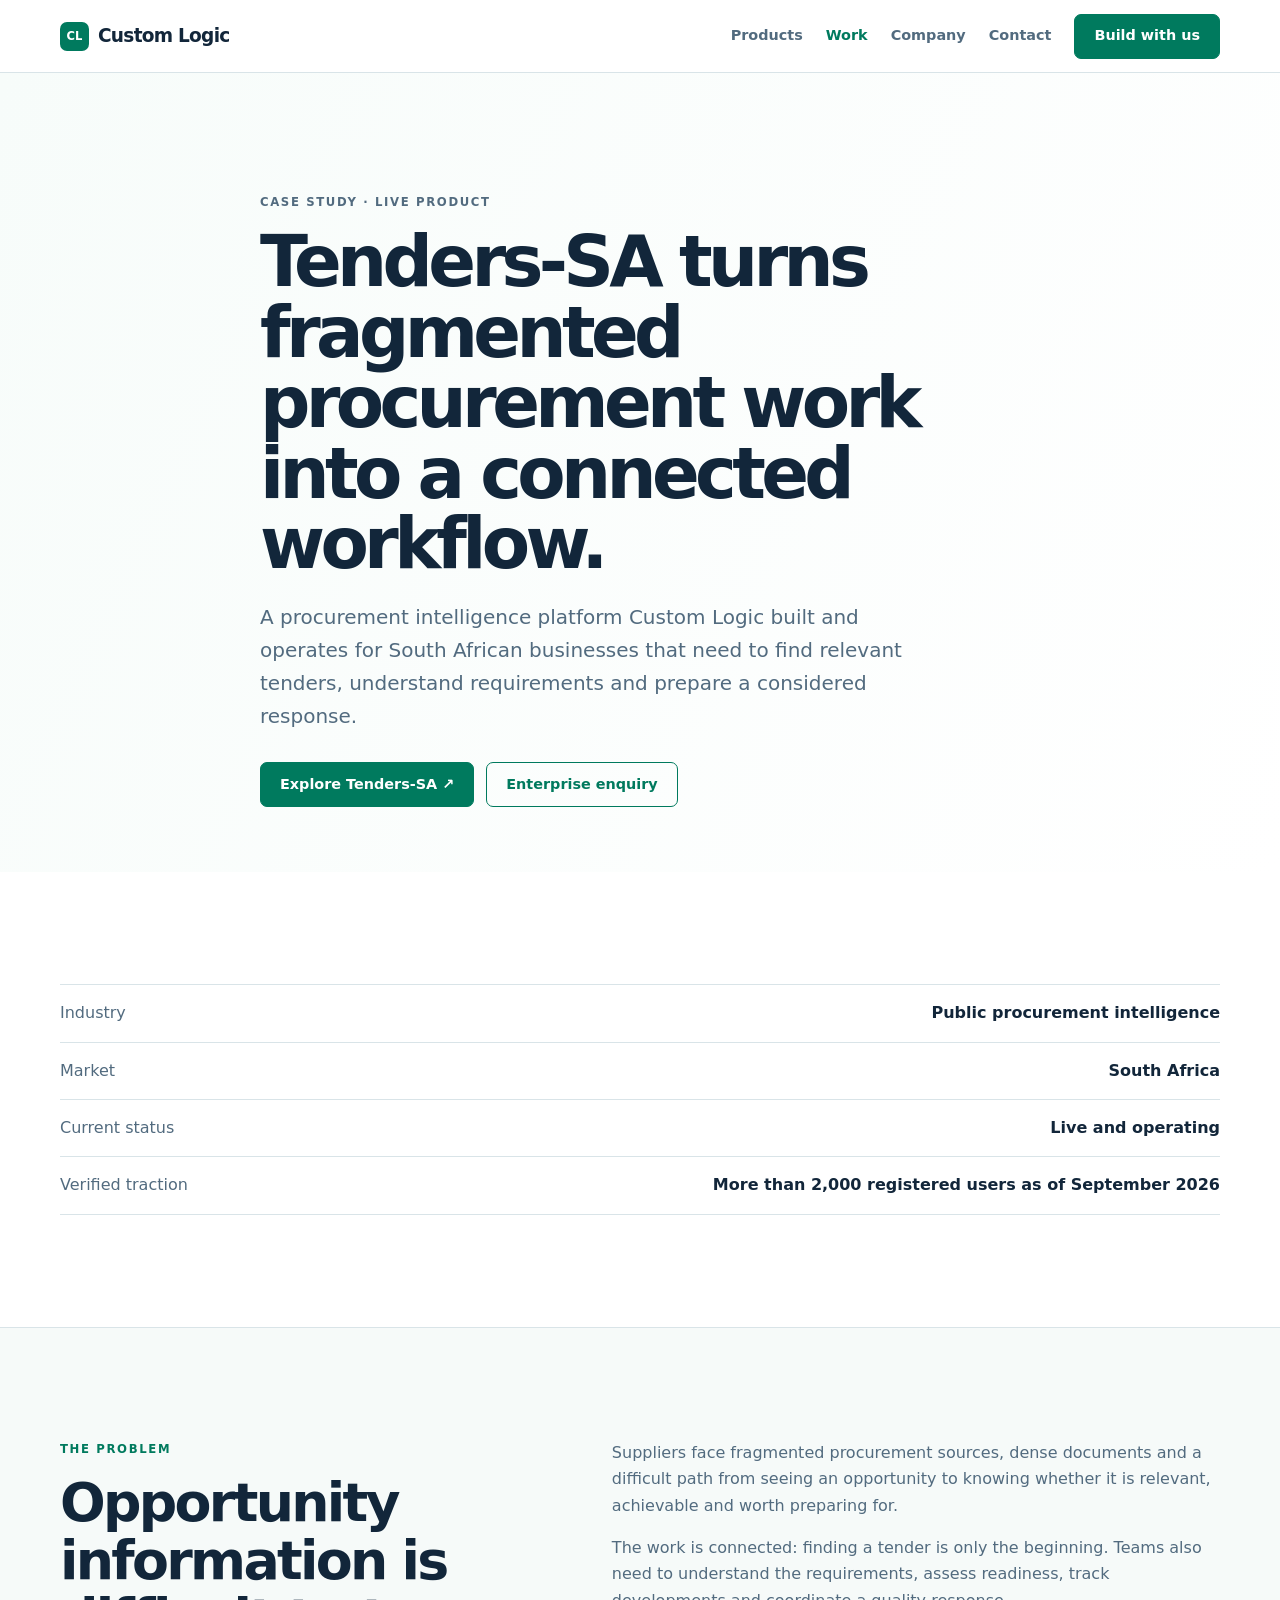
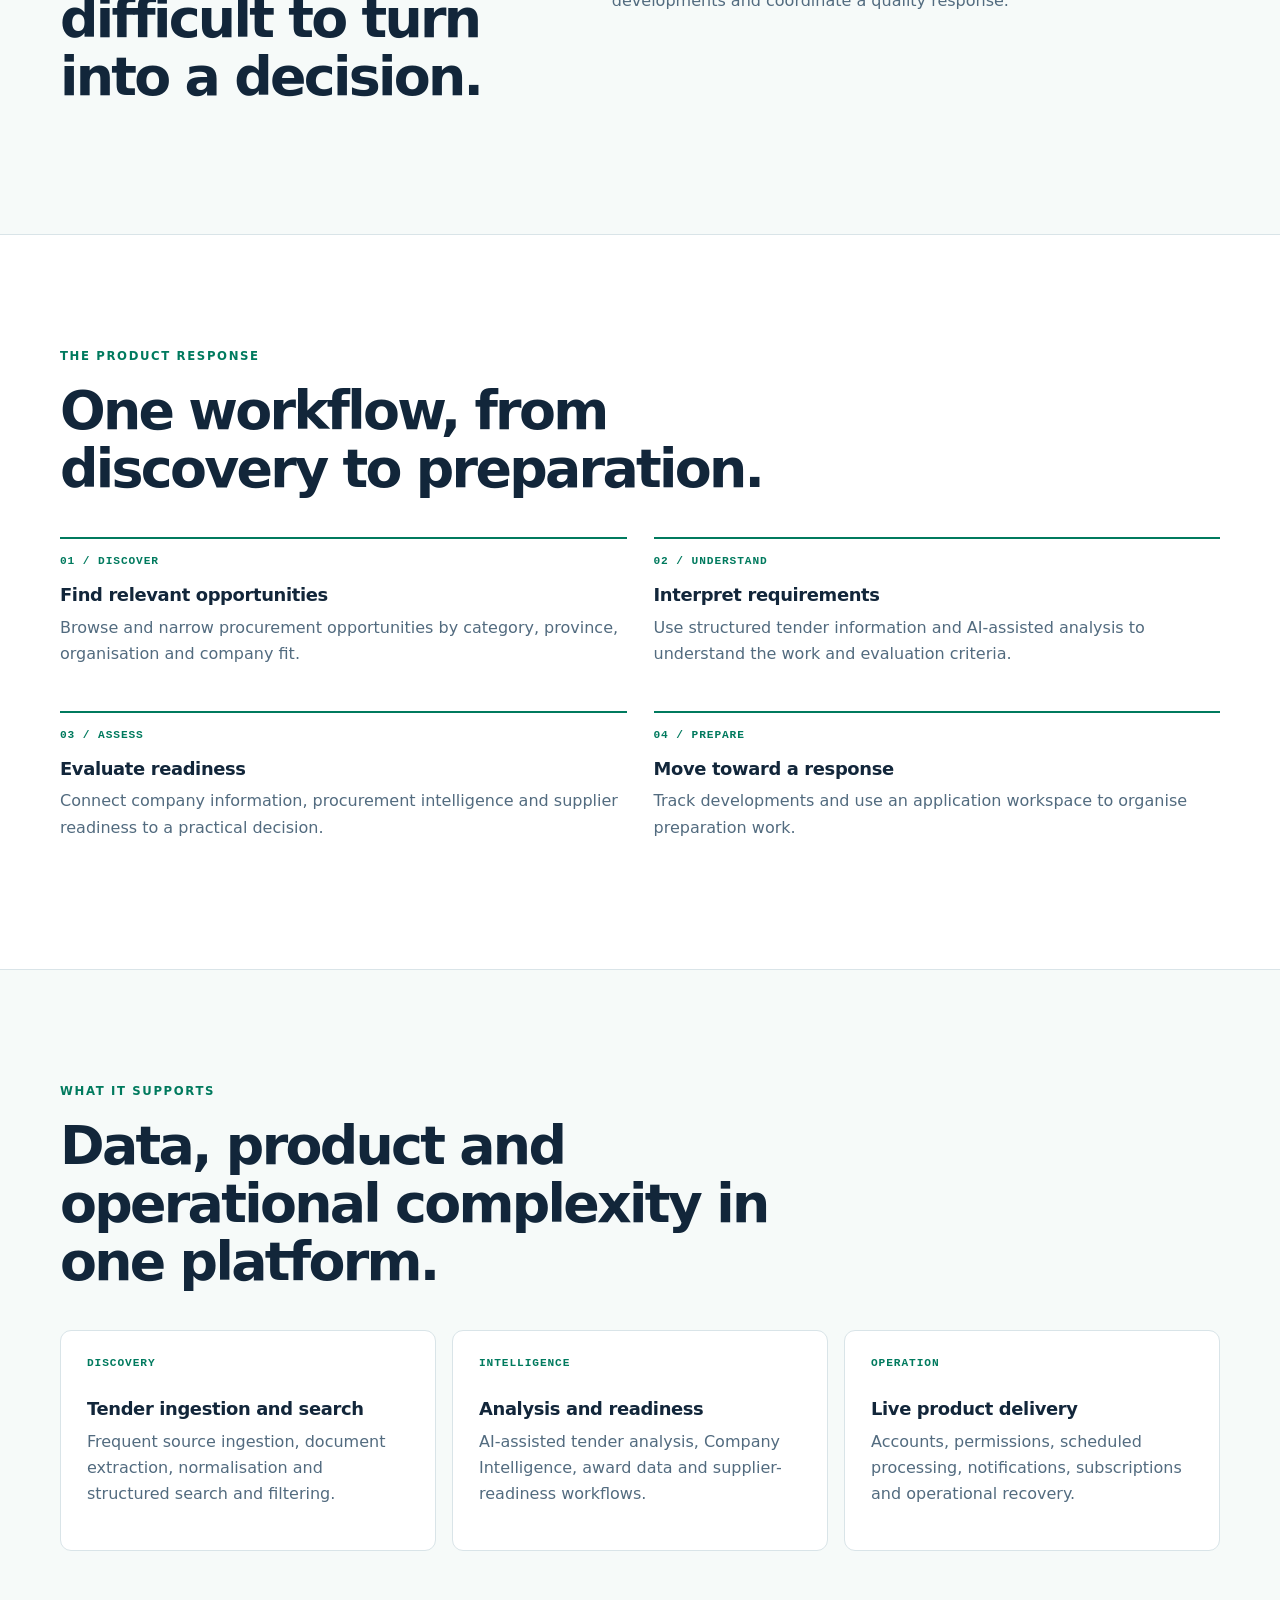
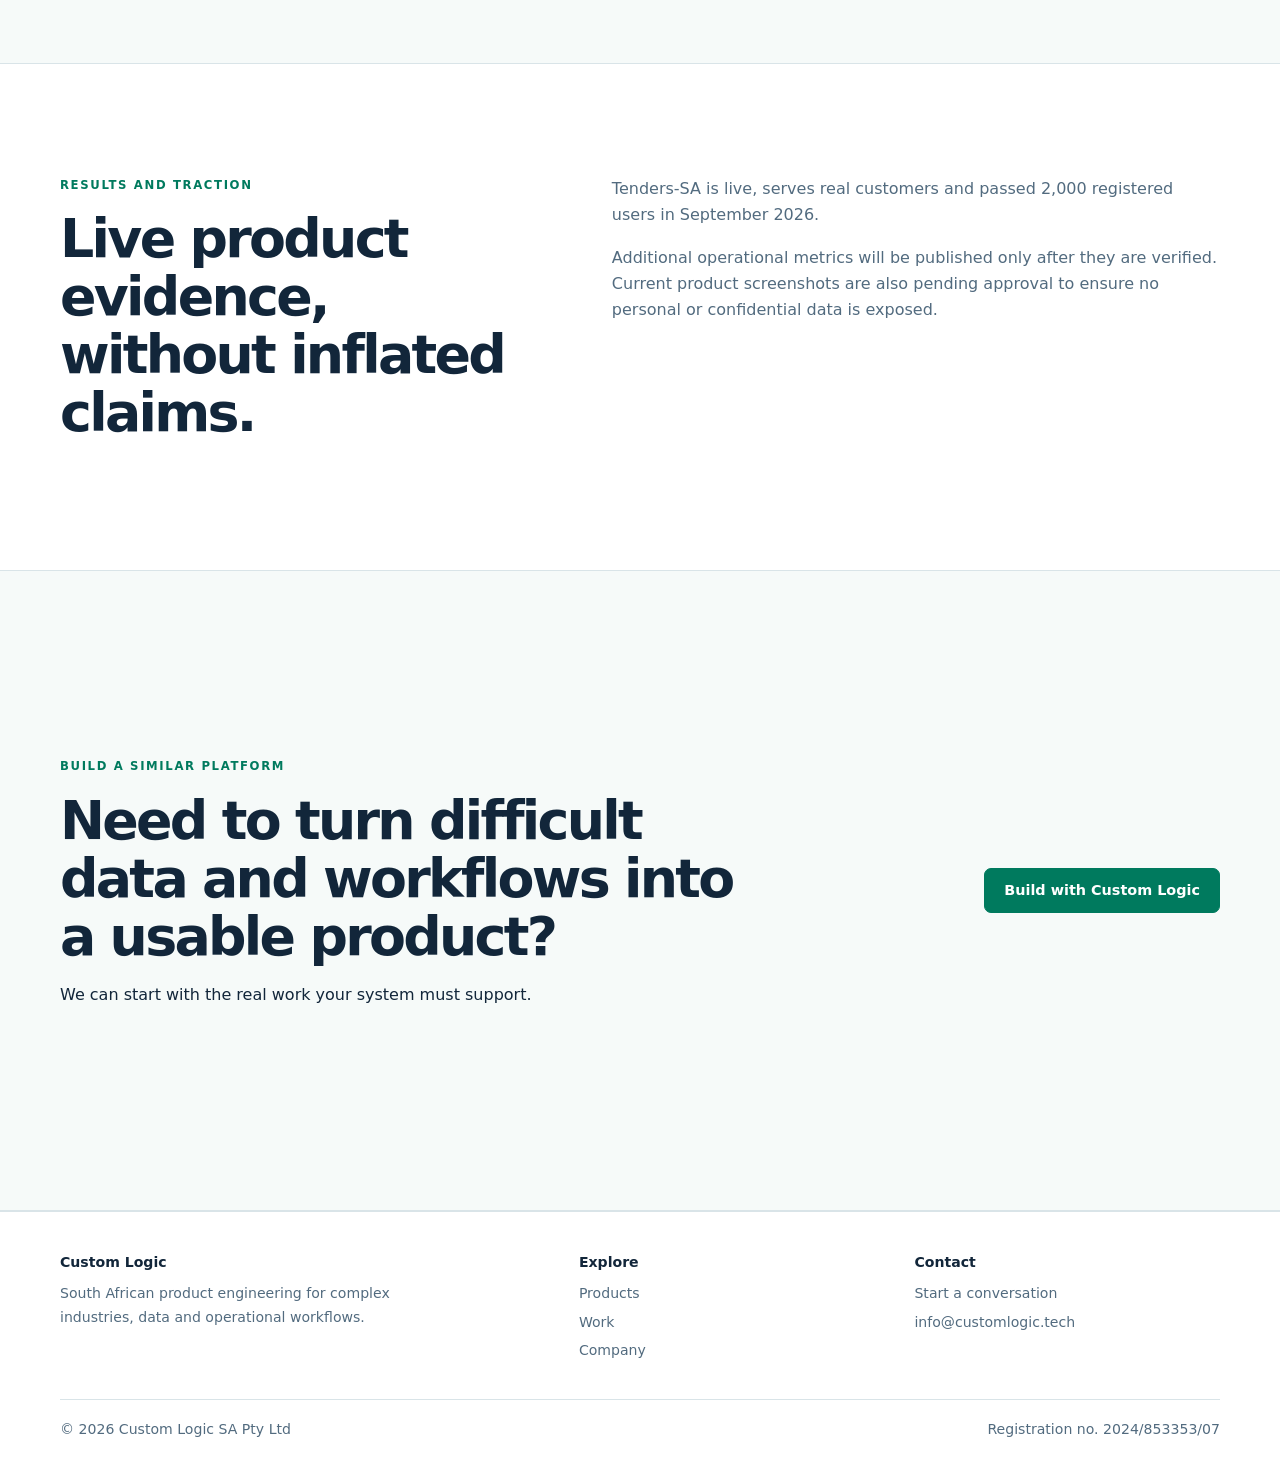
==== work/tenders-sa/index.html @ 1d9e3c1a "expand Custom Logic corporate website" ====
<!doctype html><html lang="en"><head><meta charset="utf-8"><meta name="viewport" content="width=device-width,initial-scale=1"><meta name="description" content="How Custom Logic built and operates Tenders-SA, a live procurement intelligence platform for South African suppliers."><link rel="canonical" href="https://customlogic.tech/work/tenders-sa/"><title>Tenders-SA case study | Custom Logic</title><link rel="stylesheet" href="/site.css"></head><body><a class="skip-link" href="#main">Skip to content</a><header class="site-header"><div class="wrap nav"><a class="brand" href="/"><span class="brand-mark">CL</span>Custom Logic</a><button class="menu-button" type="button" data-menu-button aria-controls="primary-navigation" aria-expanded="false">Menu</button><nav id="primary-navigation" class="nav-links" data-menu data-open="false" aria-label="Primary navigation"><a href="/products/">Products</a><a aria-current="page" href="/work/">Work</a><a href="/company/">Company</a><a href="/contact/">Contact</a><a class="button" href="/contact/?intent=build-product">Build with us</a></nav></div></header><main id="main"><section class="page-hero"><div class="wrap page-intro"><p class="eyebrow">Case study · Live product</p><h1>Tenders-SA turns fragmented procurement work into a connected workflow.</h1><p class="lead">A procurement intelligence platform Custom Logic built and operates for South African businesses that need to find relevant tenders, understand requirements and prepare a considered response.</p><div class="actions"><a class="button" href="https://www.tenders-sa.org/" rel="noopener">Explore Tenders-SA ↗</a><a class="button secondary" href="/contact/?intent=enterprise-tenders">Enterprise enquiry</a></div></div></section><section class="section"><div class="wrap company-facts"><div><span>Industry</span><strong>Public procurement intelligence</strong></div><div><span>Market</span><strong>South Africa</strong></div><div><span>Current status</span><strong>Live and operating</strong></div><div><span>Verified traction</span><strong>More than 2,000 registered users as of September 2026</strong></div></div></section><section class="section section-muted"><div class="wrap story"><div><p class="eyebrow">The problem</p><h2>Opportunity information is difficult to turn into a decision.</h2></div><div class="story-copy"><p>Suppliers face fragmented procurement sources, dense documents and a difficult path from seeing an opportunity to knowing whether it is relevant, achievable and worth preparing for.</p><p>The work is connected: finding a tender is only the beginning. Teams also need to understand the requirements, assess readiness, track developments and coordinate a quality response.</p></div></div></section><section class="section"><div class="wrap"><div class="section-heading"><p class="eyebrow">The product response</p><h2>One workflow, from discovery to preparation.</h2></div><div class="steps"><article class="step"><span class="step-num">01 / DISCOVER</span><h3>Find relevant opportunities</h3><p>Browse and narrow procurement opportunities by category, province, organisation and company fit.</p></article><article class="step"><span class="step-num">02 / UNDERSTAND</span><h3>Interpret requirements</h3><p>Use structured tender information and AI-assisted analysis to understand the work and evaluation criteria.</p></article><article class="step"><span class="step-num">03 / ASSESS</span><h3>Evaluate readiness</h3><p>Connect company information, procurement intelligence and supplier readiness to a practical decision.</p></article><article class="step"><span class="step-num">04 / PREPARE</span><h3>Move toward a response</h3><p>Track developments and use an application workspace to organise preparation work.</p></article></div></div></section><section class="section section-muted"><div class="wrap"><div class="section-heading"><p class="eyebrow">What it supports</p><h2>Data, product and operational complexity in one platform.</h2></div><div class="card-grid"><article class="card"><span class="card-tag">DISCOVERY</span><h3>Tender ingestion and search</h3><p>Frequent source ingestion, document extraction, normalisation and structured search and filtering.</p></article><article class="card"><span class="card-tag">INTELLIGENCE</span><h3>Analysis and readiness</h3><p>AI-assisted tender analysis, Company Intelligence, award data and supplier-readiness workflows.</p></article><article class="card"><span class="card-tag">OPERATION</span><h3>Live product delivery</h3><p>Accounts, permissions, scheduled processing, notifications, subscriptions and operational recovery.</p></article></div></div></section><section class="section"><div class="wrap story"><div><p class="eyebrow">Results and traction</p><h2>Live product evidence, without inflated claims.</h2></div><div class="story-copy"><p>Tenders-SA is live, serves real customers and passed 2,000 registered users in September 2026.</p><p>Additional operational metrics will be published only after they are verified. Current product screenshots are also pending approval to ensure no personal or confidential data is exposed.</p></div></div></section><section class="section section-muted"><div class="wrap cta"><div class="cta-copy"><p class="eyebrow">Build a similar platform</p><h2>Need to turn difficult data and workflows into a usable product?</h2><p>We can start with the real work your system must support.</p></div><a class="button" href="/contact/?intent=build-product">Build with Custom Logic</a></div></section></main><footer><div class="wrap footer-grid"><div><span class="footer-title">Custom Logic</span><p>South African product engineering for complex industries, data and operational workflows.</p></div><div><span class="footer-title">Explore</span><a href="/products/">Products</a><a href="/work/">Work</a><a href="/company/">Company</a></div><div><span class="footer-title">Contact</span><a href="/contact/">Start a conversation</a><a href="mailto:info@customlogic.tech">info@customlogic.tech</a></div></div><div class="wrap footer-bottom"><span>© 2026 Custom Logic SA Pty Ltd</span><span>Registration no. 2024/853353/07</span></div></footer><script src="/site.js"></script></body></html>
---- site.css ----
:root{--ink:#12263a;--ink-soft:#203b53;--muted:#526b7f;--line:#d9e4e8;--paper:#f6faf9;--teal:#007a5e;--teal-dark:#005a45;--amber:#ffb81c;--coral:#f4774b;--white:#fff;--radius:14px}*{box-sizing:border-box}html{scroll-behavior:smooth}body{margin:0;background:#fff;color:var(--ink);font:16px/1.65 Inter,ui-sans-serif,system-ui,-apple-system,"Segoe UI",sans-serif}a{color:inherit}.wrap{width:min(1160px,calc(100% - 40px));margin:auto}.skip-link{position:absolute;z-index:50;left:1rem;top:-4rem;padding:.6rem 1rem;background:var(--ink);color:#fff}.skip-link:focus{top:1rem}.site-header{position:sticky;z-index:20;top:0;border-bottom:1px solid var(--line);background:rgba(255,255,255,.96);backdrop-filter:blur(12px)}.nav{min-height:72px;display:flex;align-items:center;justify-content:space-between;gap:20px}.brand{display:flex;align-items:center;gap:9px;text-decoration:none;font-weight:800;font-size:1.16rem;letter-spacing:-.04em}.brand-mark{display:grid;place-items:center;width:29px;height:29px;border-radius:7px;background:var(--teal);color:#fff;font-size:.72rem;letter-spacing:0}.nav-links{display:flex;align-items:center;gap:23px}.nav-links a{color:var(--muted);text-decoration:none;font-weight:700;font-size:.9rem}.nav-links a:hover,.nav-links a[aria-current=page]{color:var(--teal)}.button{display:inline-flex;min-height:45px;align-items:center;justify-content:center;padding:0 19px;border:1px solid var(--teal);border-radius:7px;background:var(--teal);color:#fff!important;font-size:.9rem;font-weight:800;text-decoration:none;transition:.18s}.button:hover{background:var(--teal-dark);transform:translateY(-1px)}.button.secondary{background:transparent;color:var(--teal)!important}.button.secondary:hover{background:#edf8f4}.menu-button{display:none;min-width:44px;min-height:44px;border:1px solid var(--line);border-radius:7px;background:#fff;color:var(--ink);font:700 .85rem/1 inherit}.section{padding:clamp(68px,9vw,112px) 0}.section-muted{border-block:1px solid var(--line);background:var(--paper)}.eyebrow{margin:0 0 15px;color:var(--teal);font-size:.73rem;font-weight:850;letter-spacing:.14em;text-transform:uppercase}h1,h2,h3,p{margin-top:0}h1{max-width:760px;margin-bottom:22px;font-size:clamp(3rem,6vw,5.7rem);line-height:1;letter-spacing:-.066em}h2{margin-bottom:16px;font-size:clamp(2.1rem,4.2vw,3.5rem);line-height:1.08;letter-spacing:-.05em}h3{margin-bottom:8px;font-size:1.12rem;line-height:1.28;letter-spacing:-.02em}.lead{max-width:670px;margin-bottom:29px;color:var(--muted);font-size:clamp(1.08rem,1.75vw,1.25rem)}.actions{display:flex;flex-wrap:wrap;gap:12px}.hero{position:relative;overflow:hidden;padding:clamp(85px,11vw,144px) 0;background:linear-gradient(115deg,#f7fcfa 0%,#fff 55%,#fff7e8)}.hero:after{position:absolute;right:-130px;bottom:-240px;width:570px;height:570px;border:1px solid rgba(244,119,75,.2);border-radius:44%;content:"";transform:rotate(28deg)}.hero-grid{display:grid;grid-template-columns:minmax(0,1fr) minmax(340px,.8fr);gap:clamp(40px,8vw,100px);align-items:center}.signal{display:flex;gap:9px;align-items:center;margin-top:28px;color:var(--muted);font-size:.88rem}.signal:before{width:8px;height:8px;border-radius:50%;background:var(--teal);box-shadow:0 0 0 5px rgba(0,122,94,.11);content:""}.system-map{position:relative;min-height:390px;overflow:hidden;padding:26px;border:1px solid rgba(18,38,58,.2);border-radius:18px;background:#122b41;box-shadow:0 28px 70px rgba(18,38,58,.17);color:#fff}.system-map:before{position:absolute;inset:0;background-image:linear-gradient(rgba(255,255,255,.05) 1px,transparent 1px),linear-gradient(90deg,rgba(255,255,255,.05) 1px,transparent 1px);background-size:34px 34px;content:""}.map-caption,.map-status{position:relative;color:#a9bfcb;font:700 .67rem monospace;letter-spacing:.08em;text-transform:uppercase}.map-status{position:absolute;right:26px;bottom:24px;color:#ffcf52}.map-grid{position:relative;display:grid;grid-template-columns:1fr 1fr;gap:20px;margin-top:76px}.map-card{min-height:104px;padding:18px;border:1px solid rgba(255,255,255,.22);border-radius:10px;background:rgba(13,35,52,.78)}.map-card:nth-child(2){border-color:rgba(0,191,150,.65)}.map-card:nth-child(3){border-color:rgba(255,184,28,.65);transform:translateX(34px)}.map-card strong{display:block;font:.85rem monospace}.map-card span{color:#b4c6d0;font-size:.8rem}.proof{display:grid;grid-template-columns:repeat(4,1fr);border:1px solid var(--line);border-radius:var(--radius);overflow:hidden;background:#fff}.proof-item{padding:24px;border-right:1px solid var(--line)}.proof-item:last-child{border:0}.proof strong{display:block;margin-bottom:4px;font-size:1.15rem}.proof span{color:var(--muted);font-size:.87rem}.section-heading{max-width:720px;margin-bottom:39px}.section-heading>p:last-child,.card p,.story-copy p,.step p,.contact-copy p:not(.eyebrow),.page-intro p{color:var(--muted)}.product-preview,.story,.contact-layout{display:grid;grid-template-columns:.85fr 1.15fr;gap:clamp(36px,8vw,105px);align-items:start}.product-panel{padding:clamp(27px,5vw,48px);border-radius:var(--radius);background:var(--ink);color:#fff}.product-panel p{color:#c7d8df}.product-panel .eyebrow{color:#8ce0c9}.product-meta{display:grid;grid-template-columns:repeat(3,1fr);gap:12px;margin:26px 0}.product-meta div{padding-top:12px;border-top:1px solid rgba(255,255,255,.2)}.product-meta span{display:block;color:#a8beca;font-size:.76rem}.product-meta strong{font-size:.92rem}.link-arrow{color:var(--teal);font-weight:800}.product-panel .link-arrow{color:#ffcf52}.card-grid{display:grid;grid-template-columns:repeat(3,1fr);gap:16px}.card{min-height:210px;padding:26px;border:1px solid var(--line);border-radius:11px;background:#fff}.card-tag{display:block;margin-bottom:29px;color:var(--teal);font:800 .7rem monospace;letter-spacing:.08em}.method{display:grid;grid-template-columns:.75fr 1.25fr;gap:clamp(36px,8vw,100px)}.steps{display:grid;grid-template-columns:repeat(2,1fr);gap:27px}.step{padding-top:16px;border-top:2px solid var(--teal)}.step-num{display:block;margin-bottom:17px;color:var(--teal);font:800 .7rem monospace;letter-spacing:.08em}.company-facts{display:grid;gap:0;border-block:1px solid var(--line)}.company-facts div{display:flex;justify-content:space-between;gap:20px;padding:15px 0;border-bottom:1px solid var(--line)}.company-facts div:last-child{border:0}.company-facts span{color:var(--muted)}.cta{display:flex;align-items:center;justify-content:space-between;gap:30px;padding:clamp(44px,7vw,74px) 0}.cta-copy{max-width:690px}.page-hero{padding:clamp(72px,10vw,120px) 0 65px;background:linear-gradient(115deg,#f7fcfa,#fff)}.page-intro{max-width:760px}.page-intro h1{font-size:clamp(2.8rem,5.5vw,5rem)}.form-shell{max-width:850px;padding:clamp(24px,5vw,48px);border:1px solid var(--line);border-radius:var(--radius);background:#fff}.field-grid{display:grid;grid-template-columns:1fr 1fr;gap:18px}.field{display:grid;gap:6px;margin-bottom:18px}.field.full{grid-column:1/-1}.field label,.field legend{font-weight:750;font-size:.92rem}.field input,.field select,.field textarea{width:100%;padding:11px 12px;border:1px solid #b8c9d1;border-radius:7px;background:#fff;color:var(--ink);font:inherit}.field textarea{min-height:135px;resize:vertical}.field input:focus,.field select:focus,.field textarea:focus{border-color:var(--teal);outline:3px solid rgba(0,122,94,.18)}.help,.error{color:var(--muted);font-size:.82rem}.error{color:#a52714;min-height:1.25em}.checkbox{display:flex;align-items:flex-start;gap:10px;margin:7px 0 22px}.checkbox input{width:18px;height:18px;margin-top:4px}.form-status{margin-top:18px;padding:14px;border-left:3px solid var(--teal);background:#edf8f4}.form-status[hidden]{display:none}footer{padding:39px 0;border-top:1px solid var(--line);color:var(--muted);font-size:.88rem}.footer-grid{display:grid;grid-template-columns:1.6fr repeat(2,1fr);gap:30px}.footer-grid p{max-width:340px}.footer-title{display:block;margin-bottom:8px;color:var(--ink);font-weight:800}.footer-grid a{display:block;margin:5px 0;text-decoration:none}.footer-grid a:hover{color:var(--teal)}.footer-bottom{display:flex;justify-content:space-between;gap:18px;margin-top:32px;padding-top:18px;border-top:1px solid var(--line)}:focus-visible{outline:3px solid var(--amber);outline-offset:3px}@media(max-width:850px){.hero-grid,.product-preview,.story,.method,.contact-layout{grid-template-columns:1fr}.proof{grid-template-columns:repeat(2,1fr)}.proof-item:nth-child(2){border-right:0}.proof-item:nth-child(-n+2){border-bottom:1px solid var(--line)}.system-map{max-width:670px}.footer-grid{grid-template-columns:1fr 1fr}}@media(max-width:680px){.wrap{width:min(100% - 32px,600px)}.nav{min-height:64px}.menu-button{display:inline-flex;align-items:center;justify-content:center}.nav-links{position:absolute;top:64px;right:16px;left:16px;display:none;align-items:stretch;gap:0;padding:9px;border:1px solid var(--line);border-radius:10px;background:#fff;box-shadow:0 18px 40px rgba(18,38,58,.15)}.nav-links[data-open=true]{display:grid}.nav-links a{min-height:44px;display:flex;align-items:center;padding:0 12px}.nav-links .button{margin-top:6px}.card-grid,.steps,.field-grid{grid-template-columns:1fr}.product-meta{grid-template-columns:1fr}.map-card:nth-child(3){transform:none}.cta,.footer-bottom{align-items:flex-start;flex-direction:column}.footer-grid{grid-template-columns:1fr}.proof{grid-template-columns:1fr}.proof-item{border-right:0;border-bottom:1px solid var(--line)}.proof-item:nth-child(2){border-bottom:1px solid var(--line)}}@media(prefers-reduced-motion:reduce){html{scroll-behavior:auto}.button{transition:none}}
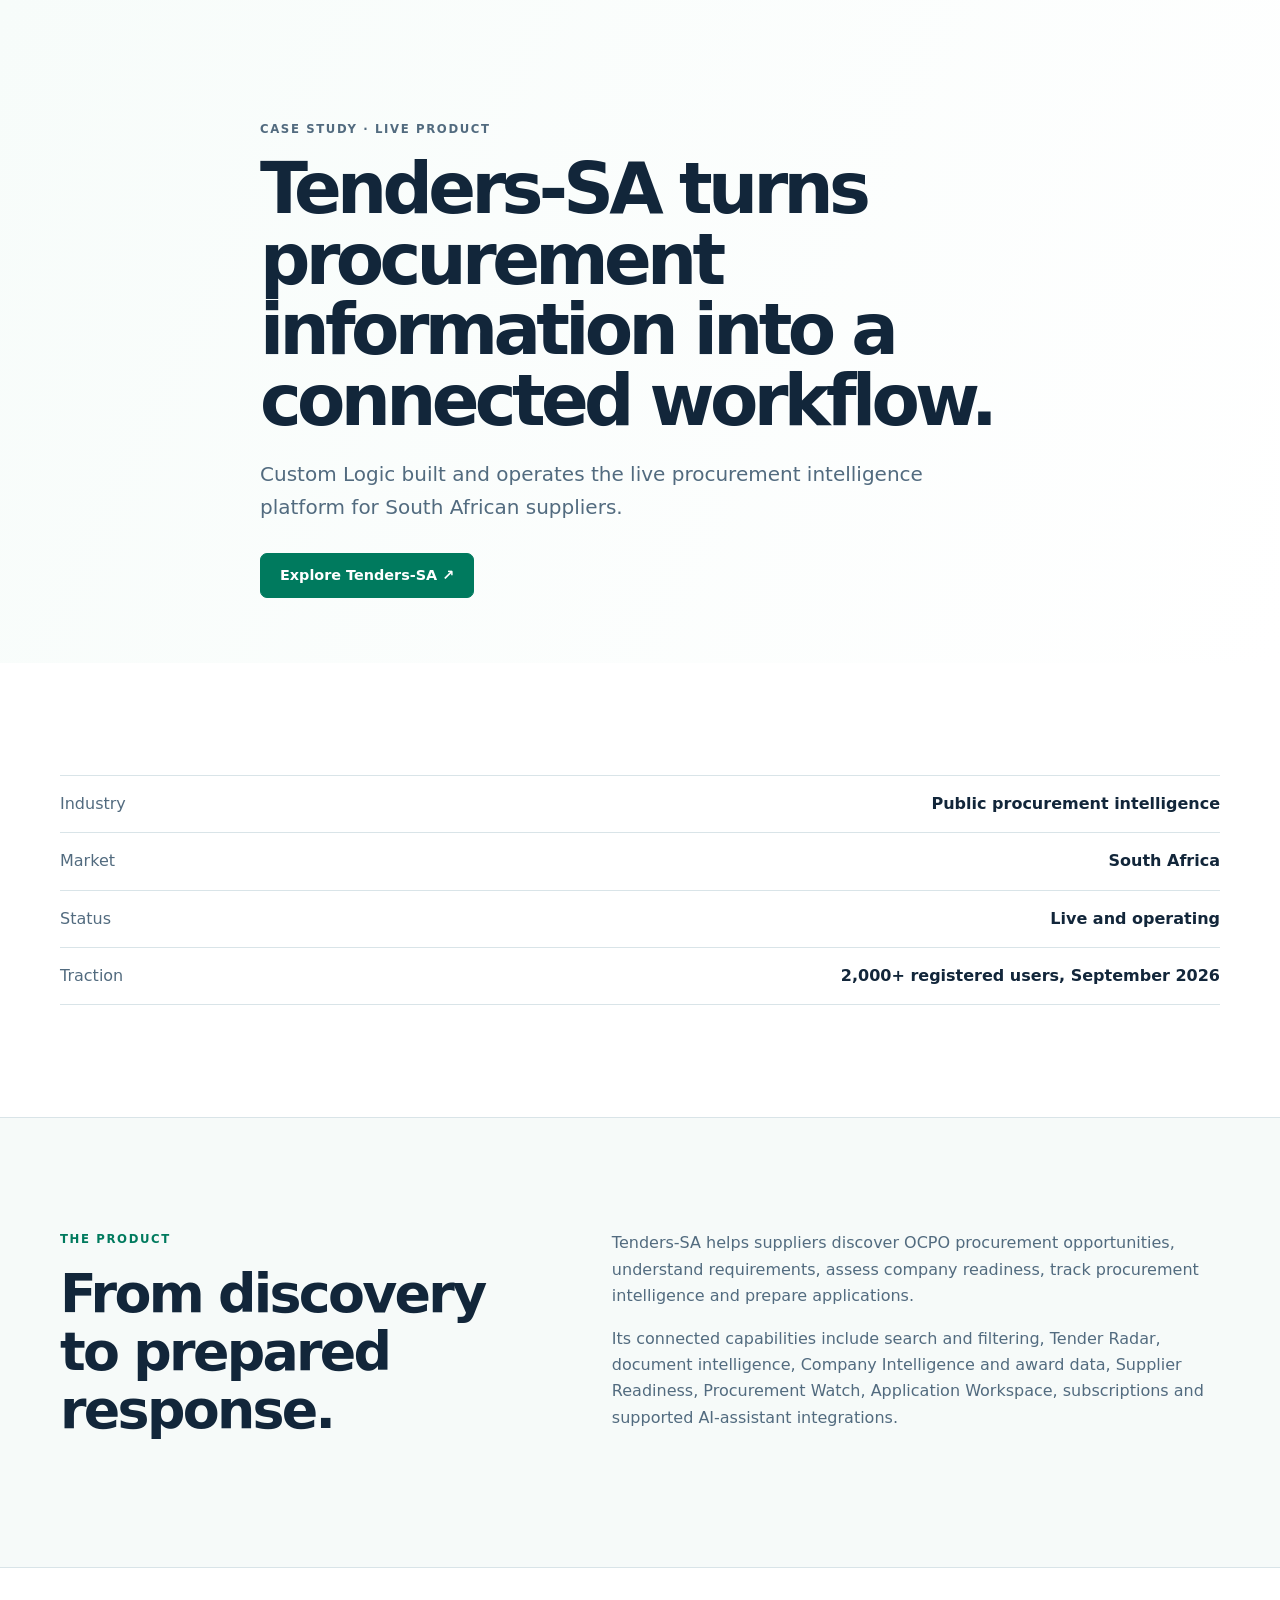
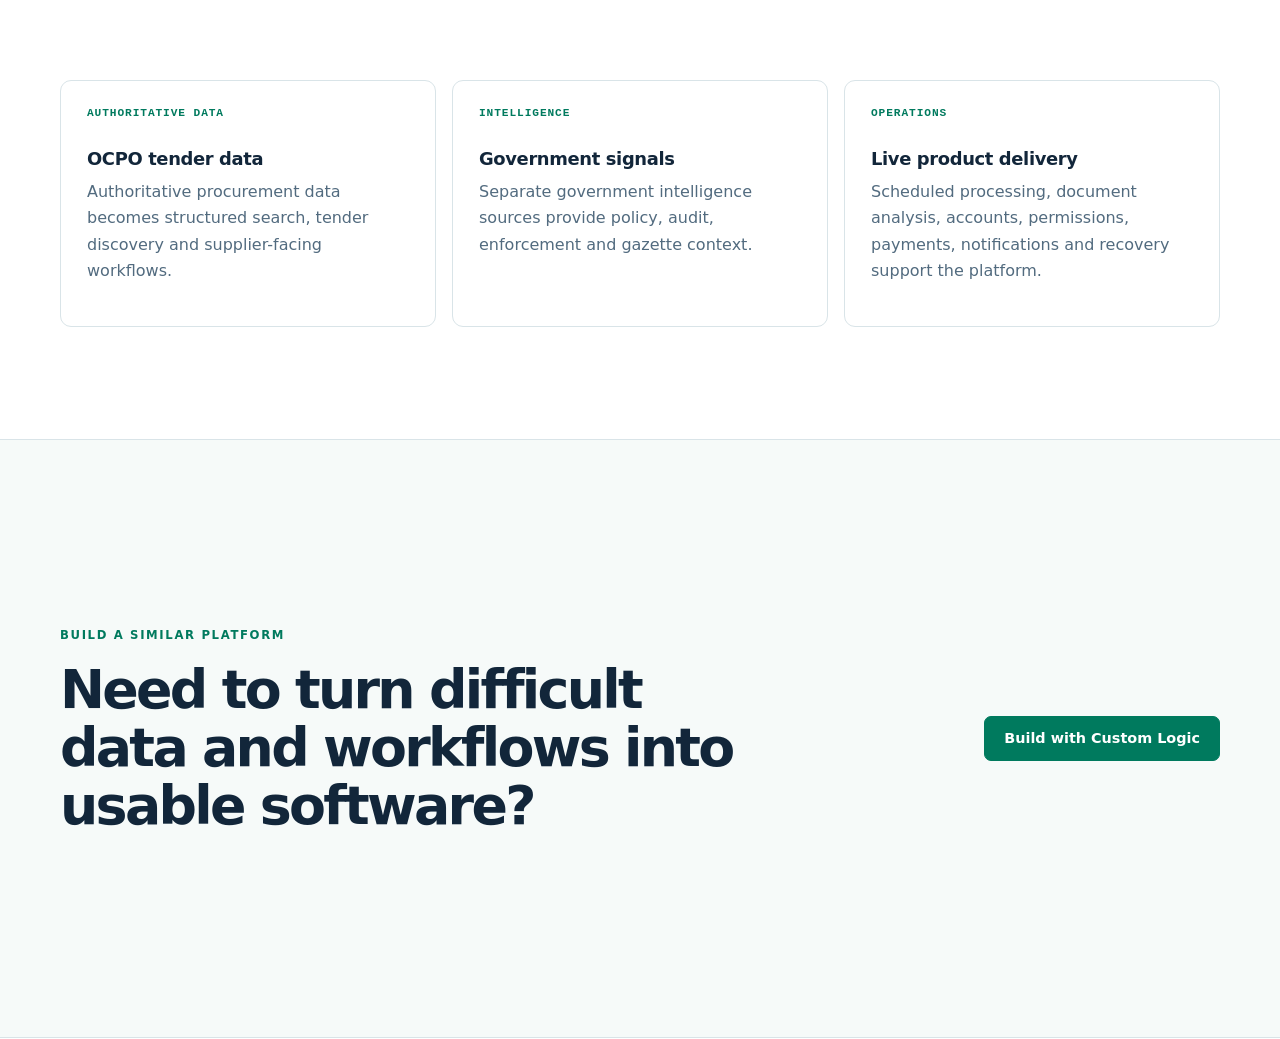
==== commit c1de9651: "correct Tenders-SA data-source copy" ====
--- a/work/tenders-sa/index.html
+++ b/work/tenders-sa/index.html
@@ -1 +1 @@
-<!doctype html><html lang="en"><head><meta charset="utf-8"><meta name="viewport" content="width=device-width,initial-scale=1"><meta name="description" content="How Custom Logic built and operates Tenders-SA, a live procurement intelligence platform for South African suppliers."><link rel="canonical" href="https://customlogic.tech/work/tenders-sa/"><title>Tenders-SA case study | Custom Logic</title><link rel="stylesheet" href="/site.css"></head><body><a class="skip-link" href="#main">Skip to content</a><header class="site-header"><div class="wrap nav"><a class="brand" href="/"><span class="brand-mark">CL</span>Custom Logic</a><button class="menu-button" type="button" data-menu-button aria-controls="primary-navigation" aria-expanded="false">Menu</button><nav id="primary-navigation" class="nav-links" data-menu data-open="false" aria-label="Primary navigation"><a href="/products/">Products</a><a aria-current="page" href="/work/">Work</a><a href="/company/">Company</a><a href="/contact/">Contact</a><a class="button" href="/contact/?intent=build-product">Build with us</a></nav></div></header><main id="main"><section class="page-hero"><div class="wrap page-intro"><p class="eyebrow">Case study · Live product</p><h1>Tenders-SA turns fragmented procurement work into a connected workflow.</h1><p class="lead">A procurement intelligence platform Custom Logic built and operates for South African businesses that need to find relevant tenders, understand requirements and prepare a considered response.</p><div class="actions"><a class="button" href="https://www.tenders-sa.org/" rel="noopener">Explore Tenders-SA ↗</a><a class="button secondary" href="/contact/?intent=enterprise-tenders">Enterprise enquiry</a></div></div></section><section class="section"><div class="wrap company-facts"><div><span>Industry</span><strong>Public procurement intelligence</strong></div><div><span>Market</span><strong>South Africa</strong></div><div><span>Current status</span><strong>Live and operating</strong></div><div><span>Verified traction</span><strong>More than 2,000 registered users as of September 2026</strong></div></div></section><section class="section section-muted"><div class="wrap story"><div><p class="eyebrow">The problem</p><h2>Opportunity information is difficult to turn into a decision.</h2></div><div class="story-copy"><p>Suppliers face fragmented procurement sources, dense documents and a difficult path from seeing an opportunity to knowing whether it is relevant, achievable and worth preparing for.</p><p>The work is connected: finding a tender is only the beginning. Teams also need to understand the requirements, assess readiness, track developments and coordinate a quality response.</p></div></div></section><section class="section"><div class="wrap"><div class="section-heading"><p class="eyebrow">The product response</p><h2>One workflow, from discovery to preparation.</h2></div><div class="steps"><article class="step"><span class="step-num">01 / DISCOVER</span><h3>Find relevant opportunities</h3><p>Browse and narrow procurement opportunities by category, province, organisation and company fit.</p></article><article class="step"><span class="step-num">02 / UNDERSTAND</span><h3>Interpret requirements</h3><p>Use structured tender information and AI-assisted analysis to understand the work and evaluation criteria.</p></article><article class="step"><span class="step-num">03 / ASSESS</span><h3>Evaluate readiness</h3><p>Connect company information, procurement intelligence and supplier readiness to a practical decision.</p></article><article class="step"><span class="step-num">04 / PREPARE</span><h3>Move toward a response</h3><p>Track developments and use an application workspace to organise preparation work.</p></article></div></div></section><section class="section section-muted"><div class="wrap"><div class="section-heading"><p class="eyebrow">What it supports</p><h2>Data, product and operational complexity in one platform.</h2></div><div class="card-grid"><article class="card"><span class="card-tag">DISCOVERY</span><h3>Tender ingestion and search</h3><p>Frequent source ingestion, document extraction, normalisation and structured search and filtering.</p></article><article class="card"><span class="card-tag">INTELLIGENCE</span><h3>Analysis and readiness</h3><p>AI-assisted tender analysis, Company Intelligence, award data and supplier-readiness workflows.</p></article><article class="card"><span class="card-tag">OPERATION</span><h3>Live product delivery</h3><p>Accounts, permissions, scheduled processing, notifications, subscriptions and operational recovery.</p></article></div></div></section><section class="section"><div class="wrap story"><div><p class="eyebrow">Results and traction</p><h2>Live product evidence, without inflated claims.</h2></div><div class="story-copy"><p>Tenders-SA is live, serves real customers and passed 2,000 registered users in September 2026.</p><p>Additional operational metrics will be published only after they are verified. Current product screenshots are also pending approval to ensure no personal or confidential data is exposed.</p></div></div></section><section class="section section-muted"><div class="wrap cta"><div class="cta-copy"><p class="eyebrow">Build a similar platform</p><h2>Need to turn difficult data and workflows into a usable product?</h2><p>We can start with the real work your system must support.</p></div><a class="button" href="/contact/?intent=build-product">Build with Custom Logic</a></div></section></main><footer><div class="wrap footer-grid"><div><span class="footer-title">Custom Logic</span><p>South African product engineering for complex industries, data and operational workflows.</p></div><div><span class="footer-title">Explore</span><a href="/products/">Products</a><a href="/work/">Work</a><a href="/company/">Company</a></div><div><span class="footer-title">Contact</span><a href="/contact/">Start a conversation</a><a href="mailto:info@customlogic.tech">info@customlogic.tech</a></div></div><div class="wrap footer-bottom"><span>© 2026 Custom Logic SA Pty Ltd</span><span>Registration no. 2024/853353/07</span></div></footer><script src="/site.js"></script></body></html>
+<!doctype html><html lang="en"><head><meta charset="utf-8"><meta name="viewport" content="width=device-width,initial-scale=1"><meta name="description" content="How Custom Logic built and operates Tenders-SA, a live procurement intelligence platform."><link rel="canonical" href="https://customlogic.tech/work/tenders-sa/"><title>Tenders-SA case study | Custom Logic</title><link rel="stylesheet" href="/site.css"></head><body><main><section class="page-hero"><div class="wrap page-intro"><p class="eyebrow">Case study · Live product</p><h1>Tenders-SA turns procurement information into a connected workflow.</h1><p class="lead">Custom Logic built and operates the live procurement intelligence platform for South African suppliers.</p><a class="button" href="https://www.tenders-sa.org/">Explore Tenders-SA ↗</a></div></section><section class="section"><div class="wrap company-facts"><div><span>Industry</span><strong>Public procurement intelligence</strong></div><div><span>Market</span><strong>South Africa</strong></div><div><span>Status</span><strong>Live and operating</strong></div><div><span>Traction</span><strong>2,000+ registered users, September 2026</strong></div></div></section><section class="section section-muted"><div class="wrap story"><div><p class="eyebrow">The product</p><h2>From discovery to prepared response.</h2></div><div class="story-copy"><p>Tenders-SA helps suppliers discover OCPO procurement opportunities, understand requirements, assess company readiness, track procurement intelligence and prepare applications.</p><p>Its connected capabilities include search and filtering, Tender Radar, document intelligence, Company Intelligence and award data, Supplier Readiness, Procurement Watch, Application Workspace, subscriptions and supported AI-assistant integrations.</p></div></div></section><section class="section"><div class="wrap card-grid"><article class="card"><span class="card-tag">AUTHORITATIVE DATA</span><h3>OCPO tender data</h3><p>Authoritative procurement data becomes structured search, tender discovery and supplier-facing workflows.</p></article><article class="card"><span class="card-tag">INTELLIGENCE</span><h3>Government signals</h3><p>Separate government intelligence sources provide policy, audit, enforcement and gazette context.</p></article><article class="card"><span class="card-tag">OPERATIONS</span><h3>Live product delivery</h3><p>Scheduled processing, document analysis, accounts, permissions, payments, notifications and recovery support the platform.</p></article></div></section><section class="section section-muted"><div class="wrap cta"><div class="cta-copy"><p class="eyebrow">Build a similar platform</p><h2>Need to turn difficult data and workflows into usable software?</h2></div><a class="button" href="/contact/?intent=build-product">Build with Custom Logic</a></div></section></main></body></html>
